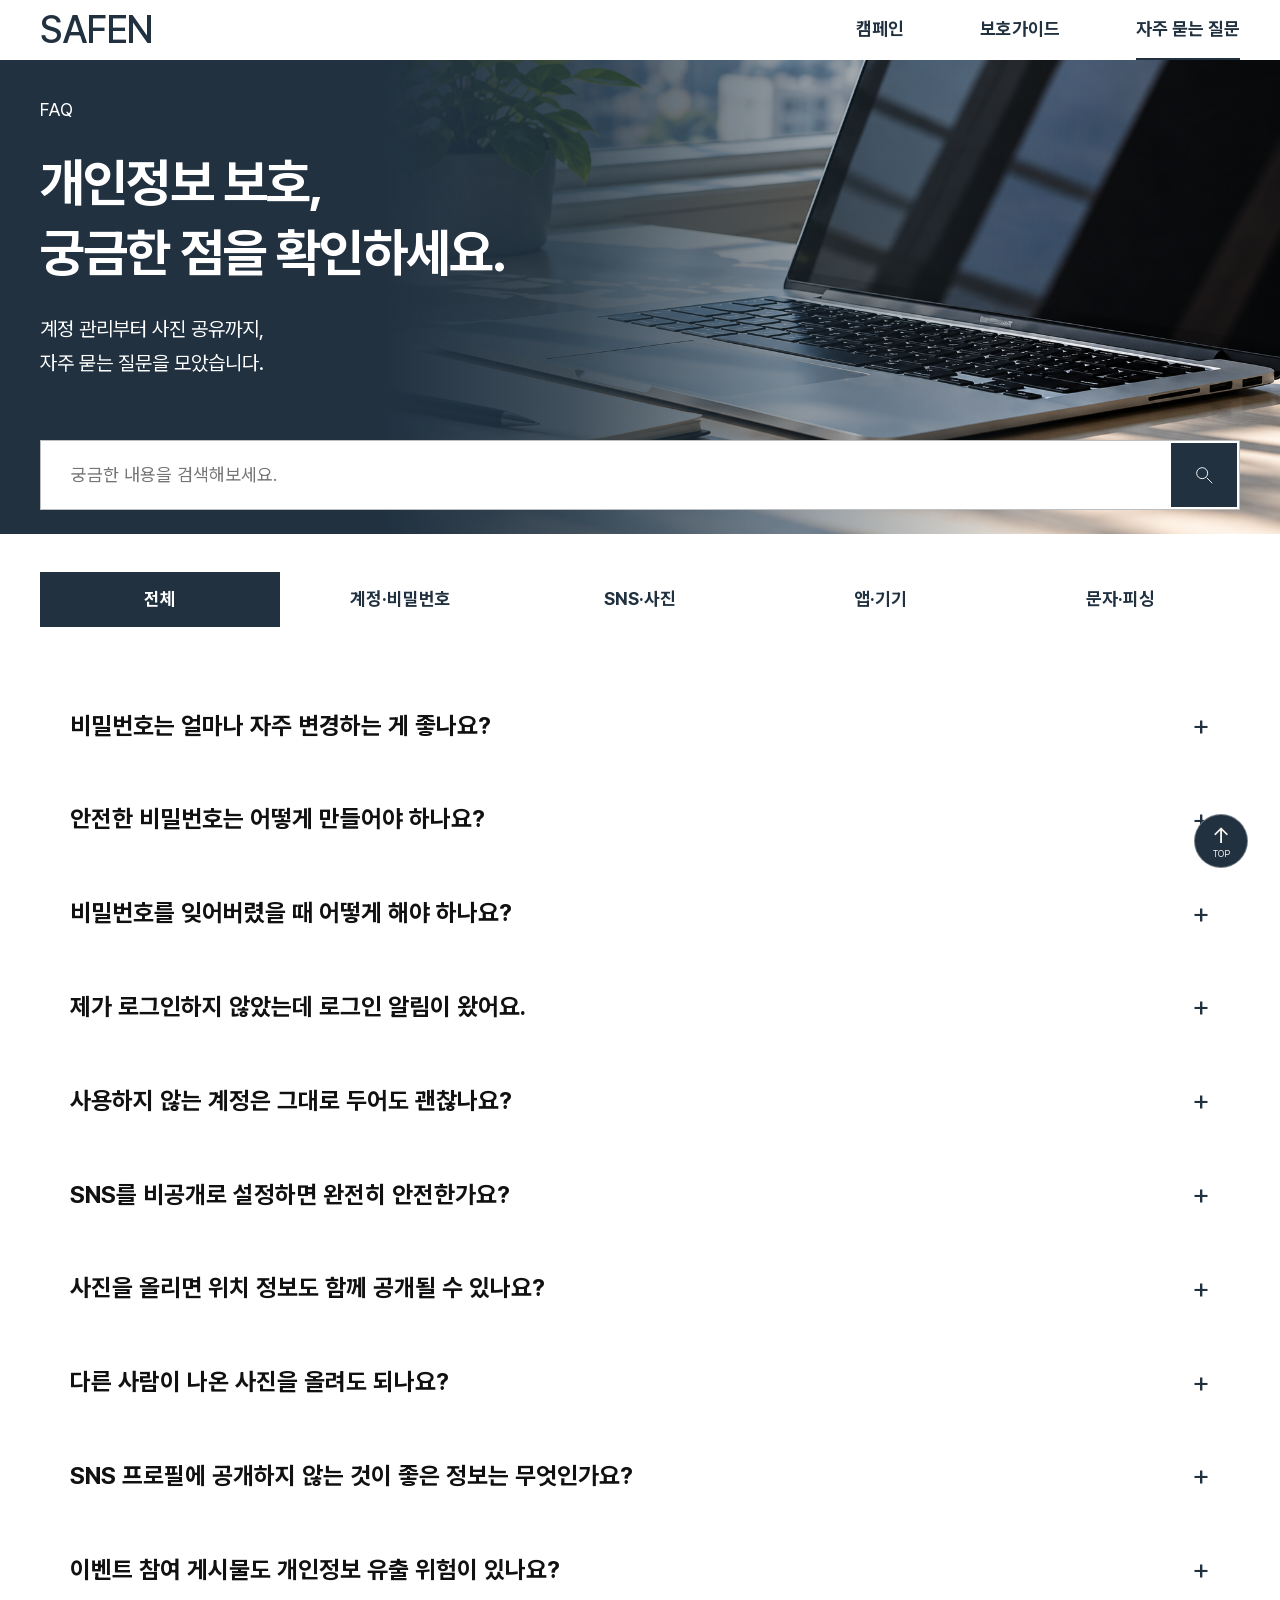
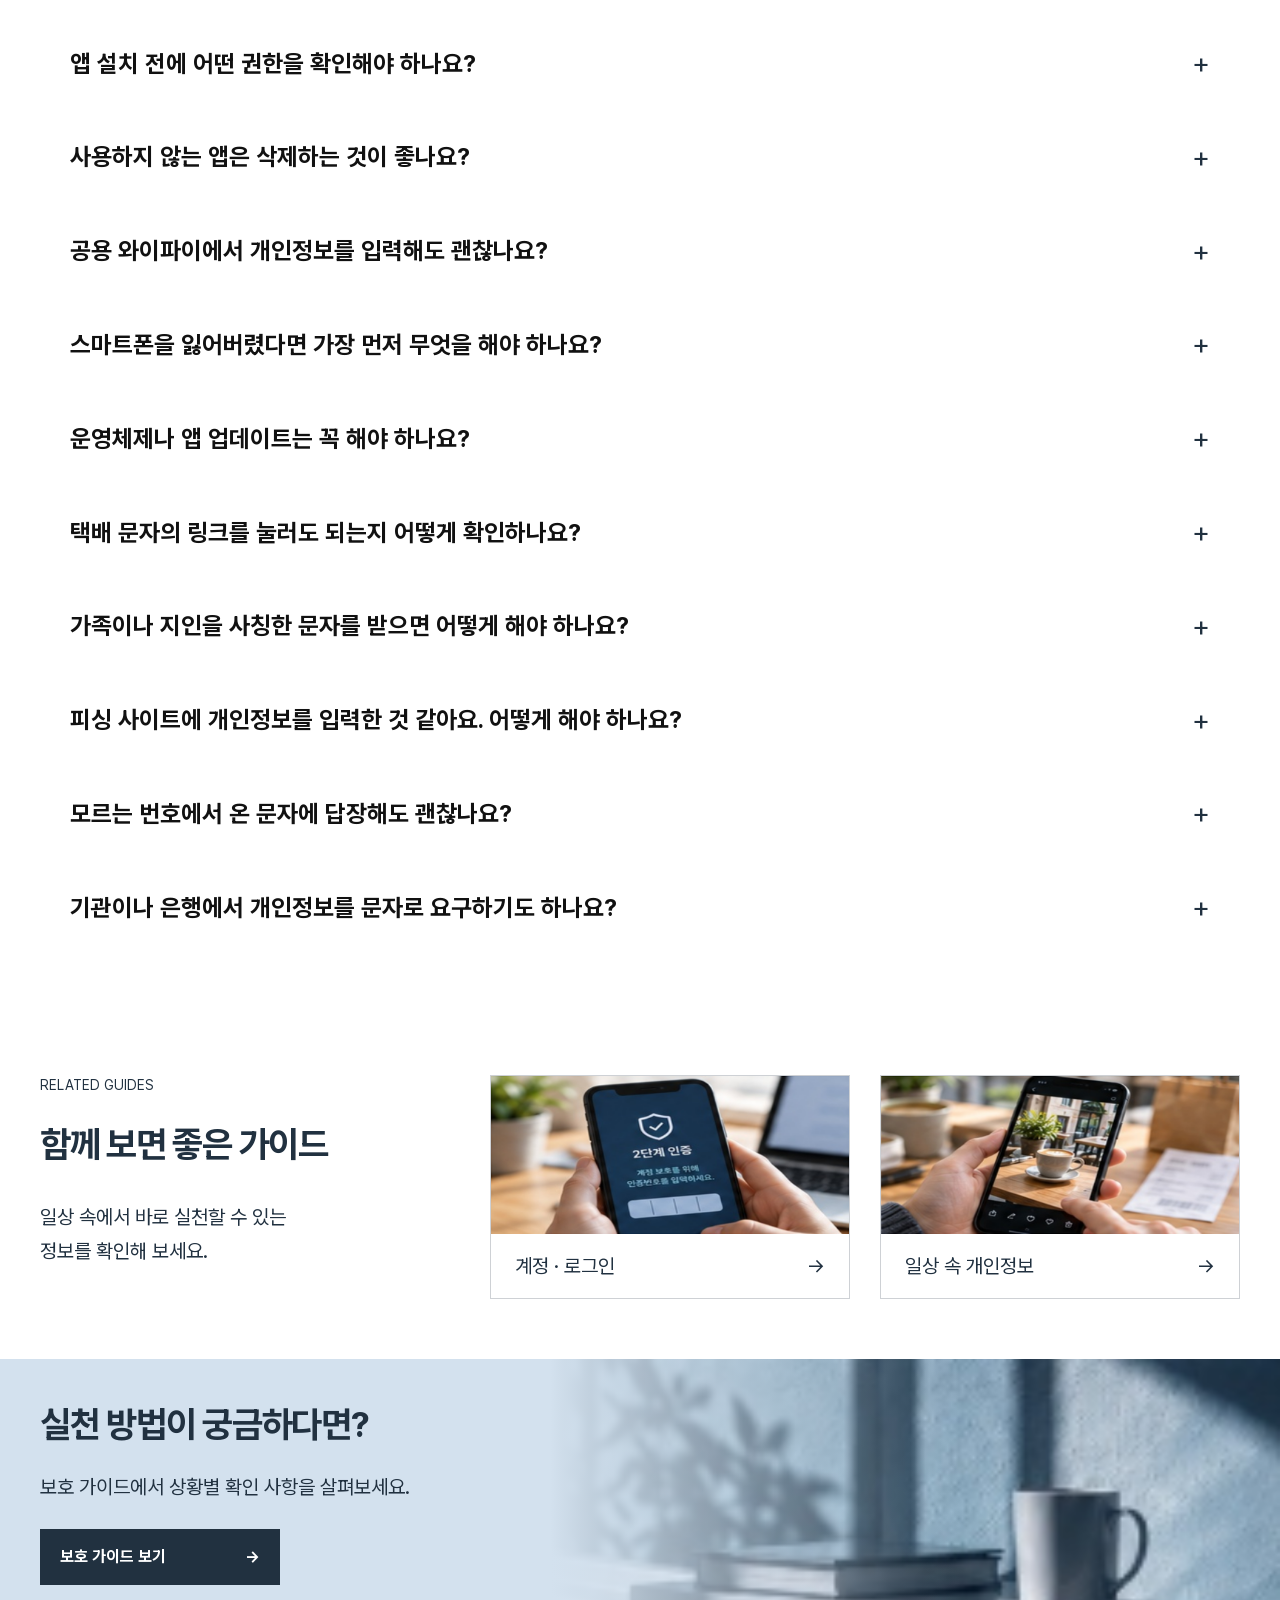
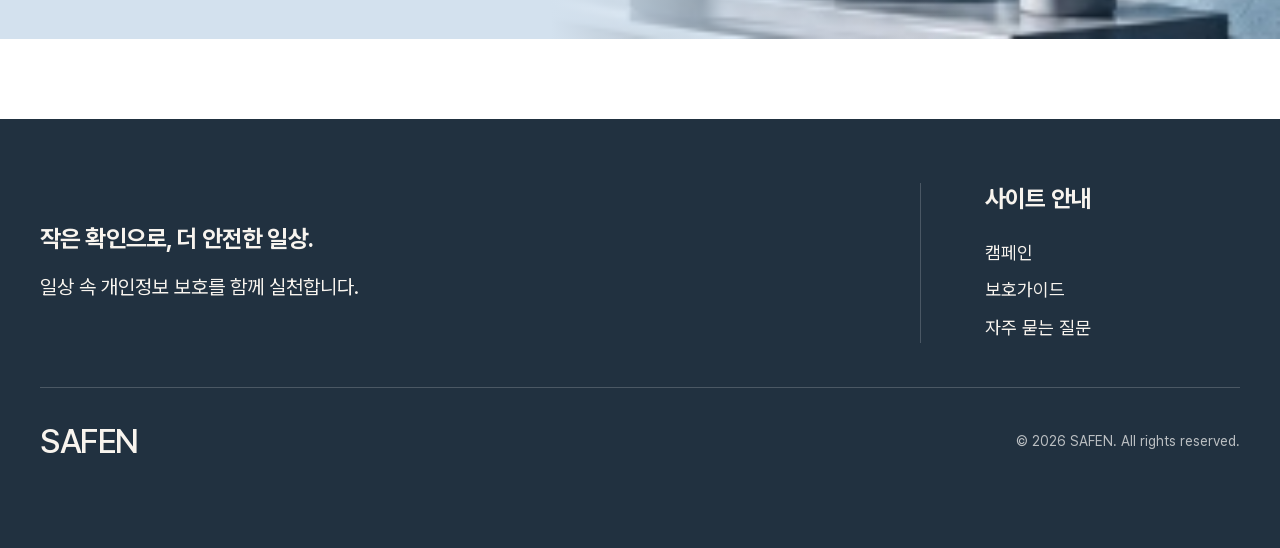
==== faq.html @ d2a3bb8a "SAFEN" ====
<!doctype html>
<html lang="ko">

<head>
  <meta charset="UTF-8" />
  <meta name="viewport" content="width=device-width, initial-scale=1.0" />
  <meta name="description" content="작은 확인으로, 더 안전한 일상. SAFEN 개인정보 보호 캠페인" />
  <title>SAFEN | 자주 묻는 질문</title>
  <link rel="stylesheet" href="css/reset.css" />
  <link rel="stylesheet" href="css/common.css" />
  <link rel="stylesheet" href="css/faq.css" />
  <script src="js/common.js" defer></script>
  <script src="js/faq.js" defer></script>
</head>

<body data-page="faq">
  <a class="skip-link" href="#content">본문 바로가기</a>
  <header class="site-header">
    <div class="header-inner">
      <a class="logo" href="index.html" aria-label="SAFEN 캠페인 홈">SAFEN</a><button class="menu-toggle" aria-label="메뉴 열기"
        aria-expanded="false" aria-controls="site-nav">
        <span></span><span></span>
      </button>
      <nav id="site-nav" aria-label="주 메뉴">
        <a href="index.html" data-page="main">캠페인</a><a href="guide.html" data-page="guide">보호가이드</a><a href="faq.html"
          data-page="faq">자주 묻는 질문</a>
      </nav>
    </div>
  </header>
  <main id="content">
    <div class="faq-banner-wrap">

      <section class="faq-hero">
        <div class="guide-inner">
          <p class="eyebrow">FAQ</p>
          <h1>개인정보 보호,<br />궁금한 점을 확인하세요.</h1>
          <p>계정 관리부터 사진 공유까지,<br />자주 묻는 질문을 모았습니다.</p>
        </div>
      </section>

      <div class="faq-search-band">
        <form class="faq-search" role="search">
          <label class="sr-only" for="faq-search">
            자주 묻는 질문 검색
          </label>

          <input id="faq-search" type="search" placeholder="궁금한 내용을 검색해보세요." autocomplete="off" />

          <button aria-label="검색" type="submit">
            <svg viewBox="0 0 24 24" width="22" height="22" aria-hidden="true">
              <circle cx="10" cy="10" r="6" fill="none" stroke="currentColor" />
              <path d="m15 15 6 6" stroke="currentColor" />
            </svg>
          </button>
        </form>
      </div>

    </div>
    <section class="faq-content guide-inner" aria-label="자주 묻는 질문 목록">
      <div class="faq-filters" role="group" aria-label="질문 카테고리">
        <button data-category="all" aria-pressed="true">전체</button><button data-category="account" aria-pressed="false">
          계정·비밀번호</button><button data-category="sns" aria-pressed="false">SNS·사진</button><button data-category="device"
          aria-pressed="false">앱·기기</button><button data-category="phishing" aria-pressed="false">
          문자·피싱
        </button>
      </div>
      <p id="faq-result-count" class="sr-only" aria-live="polite"></p>
      <div id="faq-list"></div>
      <p class="faq-empty" hidden>검색 결과가 없습니다.</p>
      <noscript>질문을 검색하고 확인하려면 JavaScript를 활성화해 주세요.</noscript>
    </section>
    <section class="faq-related guide-inner">
      <div>
        <p class="eyebrow">RELATED GUIDES</p>
        <h2>함께 보면 좋은 가이드</h2>
        <p>일상 속에서 바로 실천할 수 있는<br />정보를 확인해 보세요.</p>
      </div>
      <a href="guide.html#account"><img class="" src="img/account-guide.png" alt="계정 보안 확인" loading="lazy" /><span>계정 ·
          로그인<b aria-hidden="true">→</b></span></a><a href="guide.html#privacy"><img class=""
          src="img/privacy-guide.png" alt="사진과 송장의 개인정보 확인" loading="lazy" /><span>일상 속 개인정보<b
            aria-hidden="true">→</b></span></a>
    </section>
    <section class="faq-cta">
      <div class="guide-inner">
        <h2>실천 방법이 궁금하다면?</h2>
        <p>보호 가이드에서 상황별 확인 사항을 살펴보세요.</p>
        <a class="button" href="guide.html">보호 가이드 보기<span aria-hidden="true">→</span></a>
      </div>
    </section>
  </main>
  <footer class="site-footer">
    <div class="inner">
      <div class="footer-top">
        <div>
          <h2>작은 확인으로, 더 안전한 일상.</h2>
          <p>일상 속 개인정보 보호를 함께 실천합니다.</p>
        </div>
        <div class="footer-links">
          <h2>사이트 안내</h2>
          <a href="index.html" data-page="main">캠페인</a><a href="guide.html" data-page="guide">보호가이드</a><a
            href="faq.html" data-page="faq">자주 묻는 질문</a>
        </div>
      </div>
      <div class="footer-bottom">
        <a class="logo" href="index.html">SAFEN</a><small>© 2026 SAFEN. All rights reserved.</small>
      </div>
    </div>
  </footer>
  <button class="top-button" aria-label="페이지 맨 위로 이동">
    <span aria-hidden="true">↑</span>TOP
  </button>
</body>

</html>
---- css/common.css ----
/* SVG 원본: 각 페이지 1920px / 공통 콘텐츠 1440px, 가이드 1592px. */
@font-face {
  font-family: Pretendard;
  src: url("../fonts/PretendardVariable.woff2") format("woff2");
  font-weight: 45 920;
  font-style: normal;
  font-display: swap;
}
@font-face {
  font-family: HANAMDAUM;
  src: local("HANAMDAUM");
}
:root {
  --navy: #213140;
  --ivory: #f8f4ee;
  --sky: #d3e1ee;
  --gray: #bbbfc2;
  --ink: #111111;
  --line: rgba(33, 49, 64, 0.22);
}
html {
  scroll-behavior: smooth;
}
body {
  font-family: Pretendard, "Noto Sans KR", "Malgun Gothic", sans-serif;
  color: var(--navy);
  font-size: 20px;
  line-height: 1.7;
  word-break: keep-all;
  overflow-wrap: break-word;
}
h1,
h2,
h3 {
  line-height: 1.35;
  letter-spacing: -0.035em;
}
h1 {
  font-size: 52px;
}
h2 {
  font-size: 44px;
}
h3 {
  font-size: 28px;
}
button {
  border: 0;
  background: none;
}
a,
button,
input {
  touch-action: manipulation;
}
:focus-visible {
  outline: 3px solid #547d9f;
  outline-offset: 5px;
}
.inner {
  width: min(1440px, calc(100% - 80px));
  margin-inline: auto;
}
.guide-inner {
  width: min(1592px, calc(100% - 80px));
  margin-inline: auto;
}
.eyebrow {
  font-size: 14px;
  line-height: 1.5;
  margin-bottom: 25px;
}
.button {
  display: inline-flex;
  align-items: center;
  justify-content: space-between;
  gap: 35px;
  min-height: 56px;
  min-width: 240px;
  padding: 14px 20px;
  background: var(--navy);
  color: white;
  font-size: 16px;
  font-weight: 700;
  margin-top: 32px;
}
.button:hover {
  background: #344b60;
}
.site-header {
  height: 60px;
  background: rgba(255, 255, 255, 0.85);
  position: relative;
  z-index: 10;
}
.header-inner {
  max-width: 1610px;
  width: calc(100% - 80px);
  height: 100%;
  margin: auto;
  display: flex;
  align-items: center;
  justify-content: space-between;
}
.logo {
  font-family: HANAMDAUM, Pretendard, sans-serif;
  font-size: 38px;
  letter-spacing: -1.5px;
  line-height: 1;
  font-weight: 500;
}
.site-header nav {
  display: flex;
  align-items: center;
  gap: 76px;
  font-size: 18px;
  font-weight: 700;
  height: 100%;
}
.site-header nav a {
  display: flex;
  align-items: center;
  height: 100%;
  border-bottom: 2px solid transparent;
}
.site-header nav a[aria-current="page"] {
  border-color: var(--navy);
}
.menu-toggle {
  display: none;
}
.site-footer {
  background: var(--navy);
  color: var(--ivory);
  margin-top: 80px;
  padding: 64px 0 90px;
}
.footer-top {
  display: grid;
  grid-template-columns: 1fr 320px;
  gap: 70px;
  align-items: center;
  padding-bottom: 44px;
}
.footer-top h2 {
  font-size: 24px;
  margin-bottom: 15px;
}
.footer-top p {
  font-size: 20px;
}
.footer-links {
  border-left: 1px solid #ffffff30;
  padding-left: 64px;
  display: flex;
  flex-direction: column;
  font-size: 18px;
  gap: 7px;
}
.footer-bottom {
  border-top: 1px solid #ffffff30;
  padding-top: 36px;
  display: flex;
  justify-content: space-between;
  align-items: center;
  gap: 20px;
}
.footer-bottom .logo {
  font-size: 34px;
}
.footer-bottom small {
  font-size: 14px;
  color: var(--gray);
}
.top-button {
  position: fixed;
  bottom: 32px;
  right: 32px;
  z-index: 20;
  background: var(--navy);
  color: var(--ivory);
  border: 1px solid #ffffff60;
  border-radius: 50%;
  width: 54px;
  height: 54px;
  display: flex;
  align-items: center;
  justify-content: center;
  flex-direction: column;
  font-size: 9px;
  line-height: 1.2;
}
.top-button span {
  font-size: 22px;
}
.sr-only,
.skip-link:not(:focus) {
  position: absolute;
  width: 1px;
  height: 1px;
  overflow: hidden;
  clip-path: inset(50%);
  white-space: nowrap;
}
.skip-link:focus {
  position: fixed;
  z-index: 100;
  background: white;
  padding: 12px;
}
.video-status {
  font-size: 14px;
}
.video-status span {
  font-size: 55px;
}
@media (max-width: 1000px) {
  body {
    font-size: 18px;
  }
  h1 {
    font-size: 44px;
  }
  h2 {
    font-size: 34px;
  }
  h3 {
    font-size: 24px;
  }
  .site-header nav {
    gap: 35px;
  }
  .footer-top {
    grid-template-columns: 1fr 220px;
  }
  .footer-links {
    padding-left: 30px;
  }
}
@media (max-width: 700px) {
  body {
    font-size: 16px;
    line-height: 1.75;
  }
  .inner,
  .guide-inner {
    width: calc(100% - 40px);
  }
  h1 {
    font-size: 32px;
  }
  h2 {
    font-size: 28px;
  }
  h3 {
    font-size: 21px;
  }
  .eyebrow {
    font-size: 11px;
    margin-bottom: 18px;
  }
  .site-header {
    height: 64px;
  }
  .header-inner {
    width: calc(100% - 40px);
  }
  .logo {
    font-size: 29px;
  }
  .menu-toggle {
    display: flex;
    width: 44px;
    height: 44px;
    flex-direction: column;
    justify-content: center;
    gap: 7px;
    padding: 10px;
  }
  .menu-toggle span {
    height: 2px;
    width: 24px;
    background: var(--navy);
  }
  .site-header nav {
    display: none;
    position: absolute;
    top: 64px;
    left: 0;
    width: 100%;
    height: auto;
    background: var(--ivory);
    padding: 18px 20px;
    box-shadow: 0 15px 20px #0001;
    flex-direction: column;
    align-items: stretch;
    gap: 0;
  }
  .site-header nav.is-open {
    display: flex;
  }
  .site-header nav a {
    padding: 12px 0;
  }
  .button {
    min-width: 210px;
    min-height: 48px;
    font-size: 14px;
    padding: 12px 16px;
    margin-top: 24px;
  }
  .site-footer {
    margin-top: 48px;
    padding: 40px 0 34px;
  }
  .footer-top {
    grid-template-columns: 1fr;
    gap: 30px;
    padding-bottom: 30px;
  }
  .footer-top h2 {
    font-size: 20px;
  }
  .footer-top p {
    font-size: 14px;
  }
  .footer-links {
    border: 0;
    padding: 0;
    font-size: 15px;
    gap: 5px;
  }
  .footer-links h2 {
    font-size: 16px;
  }
  .footer-bottom {
    align-items: flex-start;
    flex-direction: column;
    padding-top: 25px;
  }
  .footer-bottom .logo {
    font-size: 28px;
  }
  .footer-bottom small {
    font-size: 11px;
  }
  .top-button {
    right: 16px;
    bottom: 18px;
    width: 44px;
    height: 44px;
  }
}
@media (prefers-reduced-motion: reduce) {
  html {
    scroll-behavior: auto;
  }
}
---- css/faq.css ----
/* 배너와 검색창 전체에 배경 적용 */
.faq-banner-wrap {
  width: 100%;
  background:
    linear-gradient(90deg,
      var(--navy) 30%,
      rgba(32, 50, 64, 0.85) 45%,
      transparent 85%),
    url("../img/faq-banner.png") right center / cover no-repeat,
    var(--navy);
}

/* 메인 배너 */
.faq-hero {
  background: transparent;
  color: white;
  min-height: 340px;
  padding: 36px 0;
}

.faq-hero .eyebrow {
  font-size: 18px;
  margin-bottom: 25px;
}

.faq-hero p:not(.eyebrow) {
  margin-top: 24px;
  line-height: 1.7;
}


.faq-search-band {
  background: transparent;
  padding: 24px 40px;
}


.faq-search {
  display: flex;
  background: white;
  border: 1px solid var(--gray);
  max-width: 1360px;
  margin: auto;
  height: 70px;
}

.faq-search input {
  border: 0;
  padding: 0 30px;
  min-width: 0;
  flex: 1;
  font-size: 18px;
  color: var(--navy);
}

.faq-search button {
  width: 70px;
  background: var(--navy);
  color: white;
  border: 2px solid white;
  display: grid;
  place-items: center;
}

.faq-content {
  padding-top: 38px;
}

.faq-filters {
  display: flex;
  max-width: 1430px;
  margin: 0 auto 52px;
}

.faq-filters button {
  flex: 1;
  padding: 12px;
  font-size: 18px;
  font-weight: bold;
  min-height: 54px;
}

.faq-filters button[aria-pressed="true"] {
  background: var(--navy);
  color: white;
}

.faq-item .faq-answer {
  display: grid;
  grid-template-rows: 0fr;
  opacity: 0;
  padding: 0;
  overflow: hidden;
  transition:
    grid-template-rows 0.5s ease,
    opacity 0.5s ease;
}

.faq-item .faq-answer.is-open {
  grid-template-rows: 1fr;
  opacity: 1;
}

/* 답변 내부 */
.faq-item .faq-answer-inner {
  min-height: 0;
  overflow: hidden;
}

.faq-item .faq-answer-inner p {
  margin: 0;
  padding: 20px 30px 28px;
  line-height: 1.7;
}

.faq-question {
  display: flex;
  align-items: center;
  text-align: left;
  gap: 24px;
  width: 100%;
  padding: 28px 30px;
  min-height: 93px;
  color: var(--ink);
  font-size: 24px;
  font-weight: 700;
}

.faq-question:after {
  content: "+";
  margin-left: auto;
  font-weight: 400;
  color: var(--navy);
  font-size: 28px;
}

.faq-question[aria-expanded="true"]:after {
  content: "−";
}

.faq-answer {
  padding: 5px 30px 28px;
  font-size: 18px;
  color: #536575;
}

.faq-empty {
  padding: 90px 20px;
  text-align: center;
}

.faq-related {
  display: grid;
  grid-template-columns: 564fr 484fr 484fr;
  gap: 30px;
  margin-top: 120px;
  margin-bottom: 60px;
  align-items: start;
}

.faq-related h2 {
  font-size: 36px;
}

.faq-related p:not(.eyebrow) {
  margin-top: 30px;
}

.faq-related>a {
  border: 1px solid var(--line);
}

.faq-related img {
  width: 100%;
  aspect-ratio: 484/214;
  object-fit: cover;
}

.faq-related a>span {
  display: flex;
  justify-content: space-between;
  padding: 15px 24px;
}

.faq-related b {
  font-weight: 400;
}

.faq-cta {
  min-height: 280px;
  padding: 42px 0;
  background:
    linear-gradient(90deg, var(--sky) 43%, #d3e1ee00 75%),
    url("../img/faq-cta.png") right center/auto 100% no-repeat,
    var(--sky);
}

.faq-cta h2 {
  font-size: 36px;
}

.faq-cta p {
  margin-top: 20px;
}

.faq-cta .button {
  margin-top: 25px;
}

@media (max-width: 1000px) {
  .faq-related {
    grid-template-columns: 1fr 1fr;
  }

  .faq-related>div {
    grid-column: 1/-1;
  }

  .faq-question {
    font-size: 20px;
  }

  .faq-cta {
    background-image:
      linear-gradient(90deg, var(--sky) 40%, #d3e1ee80),
      url("../img/faq-cta.png");
  }
}

@media (max-width: 700px) {

  .faq-banner-wrap {
    background:
      linear-gradient(90deg,
        var(--navy) 0%,
        rgba(32, 50, 64, 0.7) 100%),
      url("../img/faq-banner.png") center / cover no-repeat,
      var(--navy);
  }

  .faq-hero {
    min-height: 330px;
    padding: 38px 0;
  }


  .faq-hero .eyebrow {
    font-size: 12px;
    margin-bottom: 20px;
  }

  .faq-hero h1 {
    font-size: 30px;
  }

  .faq-hero p:not(.eyebrow) {
    font-size: 16px;
    margin-top: 20px;
  }

  .faq-search-band {
    padding: 18px 20px;
  }

  .faq-search {
    height: 52px;
  }

  .faq-search input {
    font-size: 14px;
    padding: 0 12px;
  }

  .faq-search button {
    width: 50px;
  }

  .faq-content {
    padding-top: 24px;
  }

  .faq-filters {
    flex-wrap: wrap;
    gap: 5px;
    margin-bottom: 25px;
  }

  .faq-filters button {
    flex: 1 1 28%;
    font-size: 12px;
    padding: 10px 5px;
    min-height: 44px;
    border: 1px solid var(--line);
  }

  .faq-question {
    font-size: 16px;
    padding: 22px 0;
    min-height: 80px;
    gap: 14px;
  }

  .faq-answer {
    padding: 0 0 24px;
    font-size: 14px;
  }

  .faq-related {
    grid-template-columns: 1fr;
    margin-top: 60px;
    margin-bottom: 40px;
    gap: 22px;
  }

  .faq-related>div {
    grid-column: auto;
  }

  .faq-related h2 {
    font-size: 28px;
  }

  .faq-related p:not(.eyebrow) {
    margin-top: 18px;
  }

  .faq-related a>span {
    font-size: 16px;
    padding: 14px 18px;
  }

  .faq-cta {
    padding: 35px 0;
    min-height: 285px;
    background-image:
      linear-gradient(90deg, var(--sky), #d3e1eeb8), url("../img/faq-cta.png");
  }

  .faq-cta h2 {
    font-size: 27px;
  }

  .faq-cta p {
    font-size: 16px;
  }
}
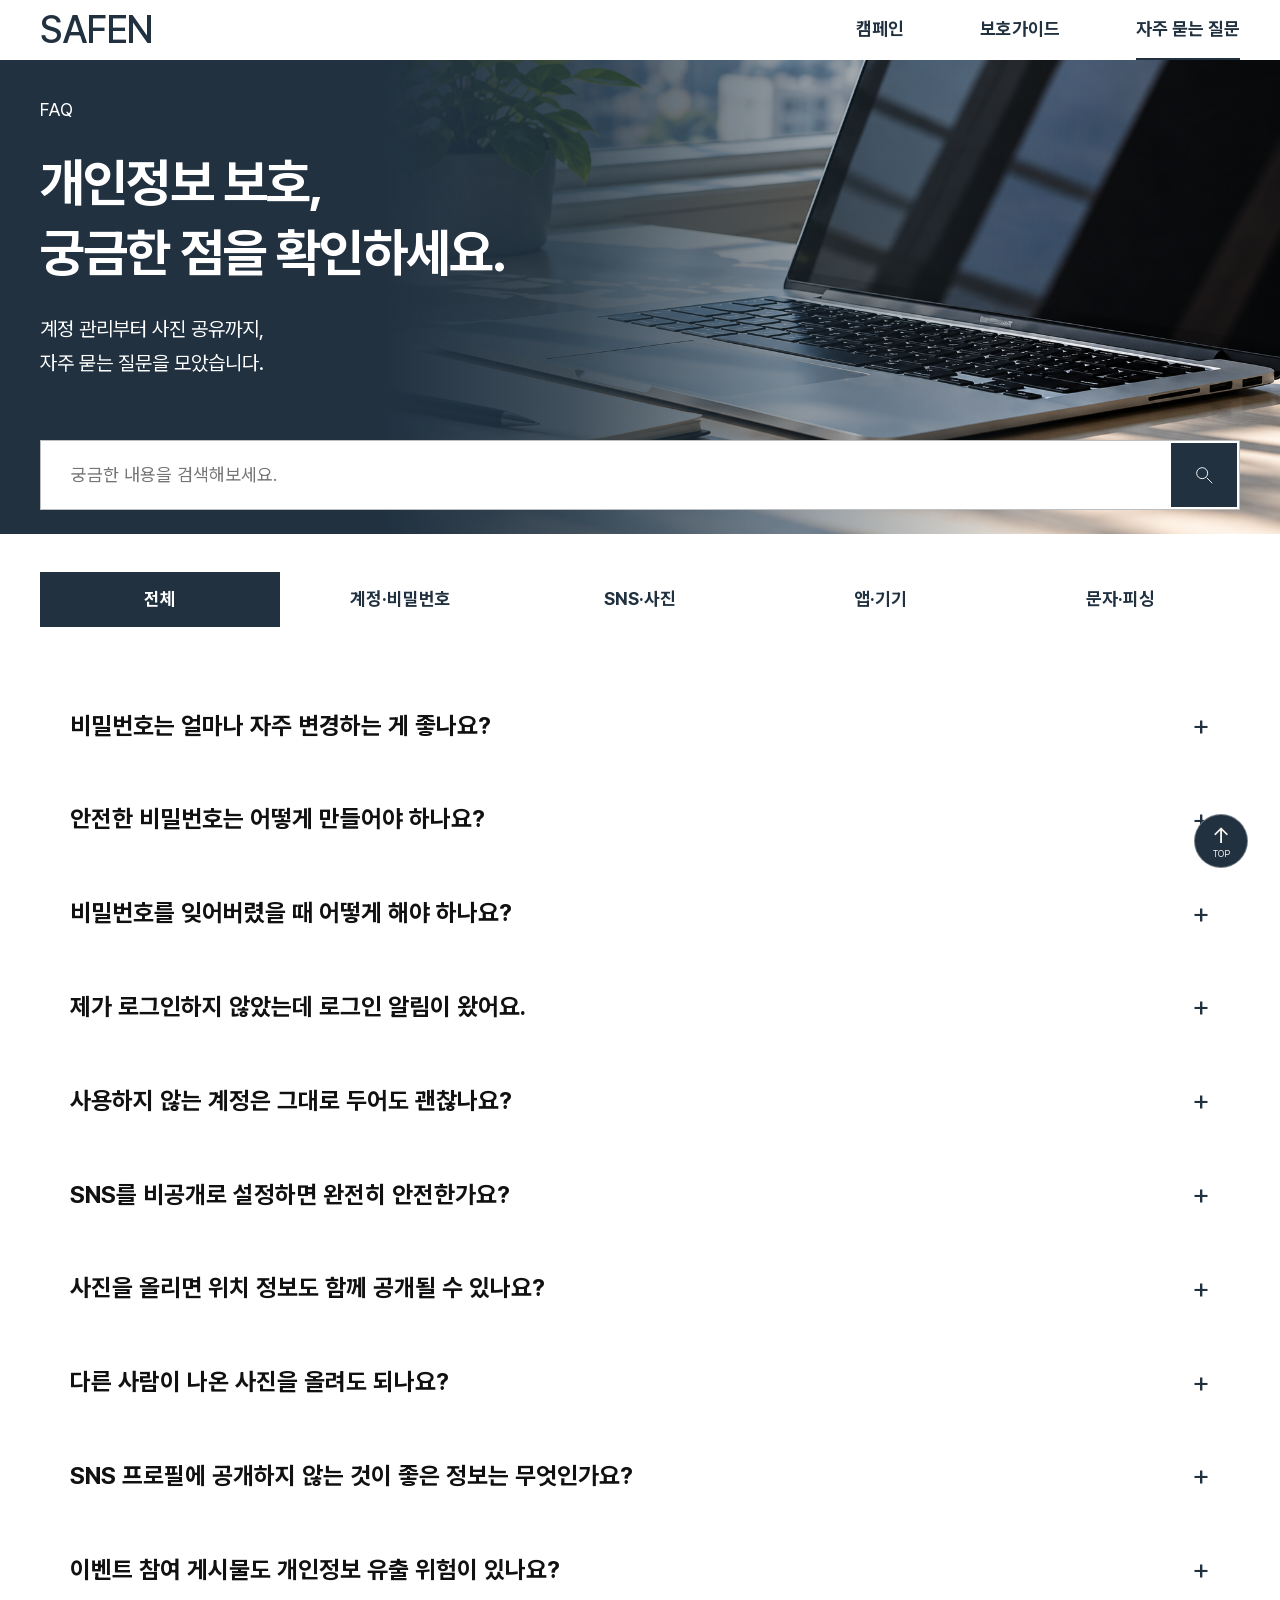
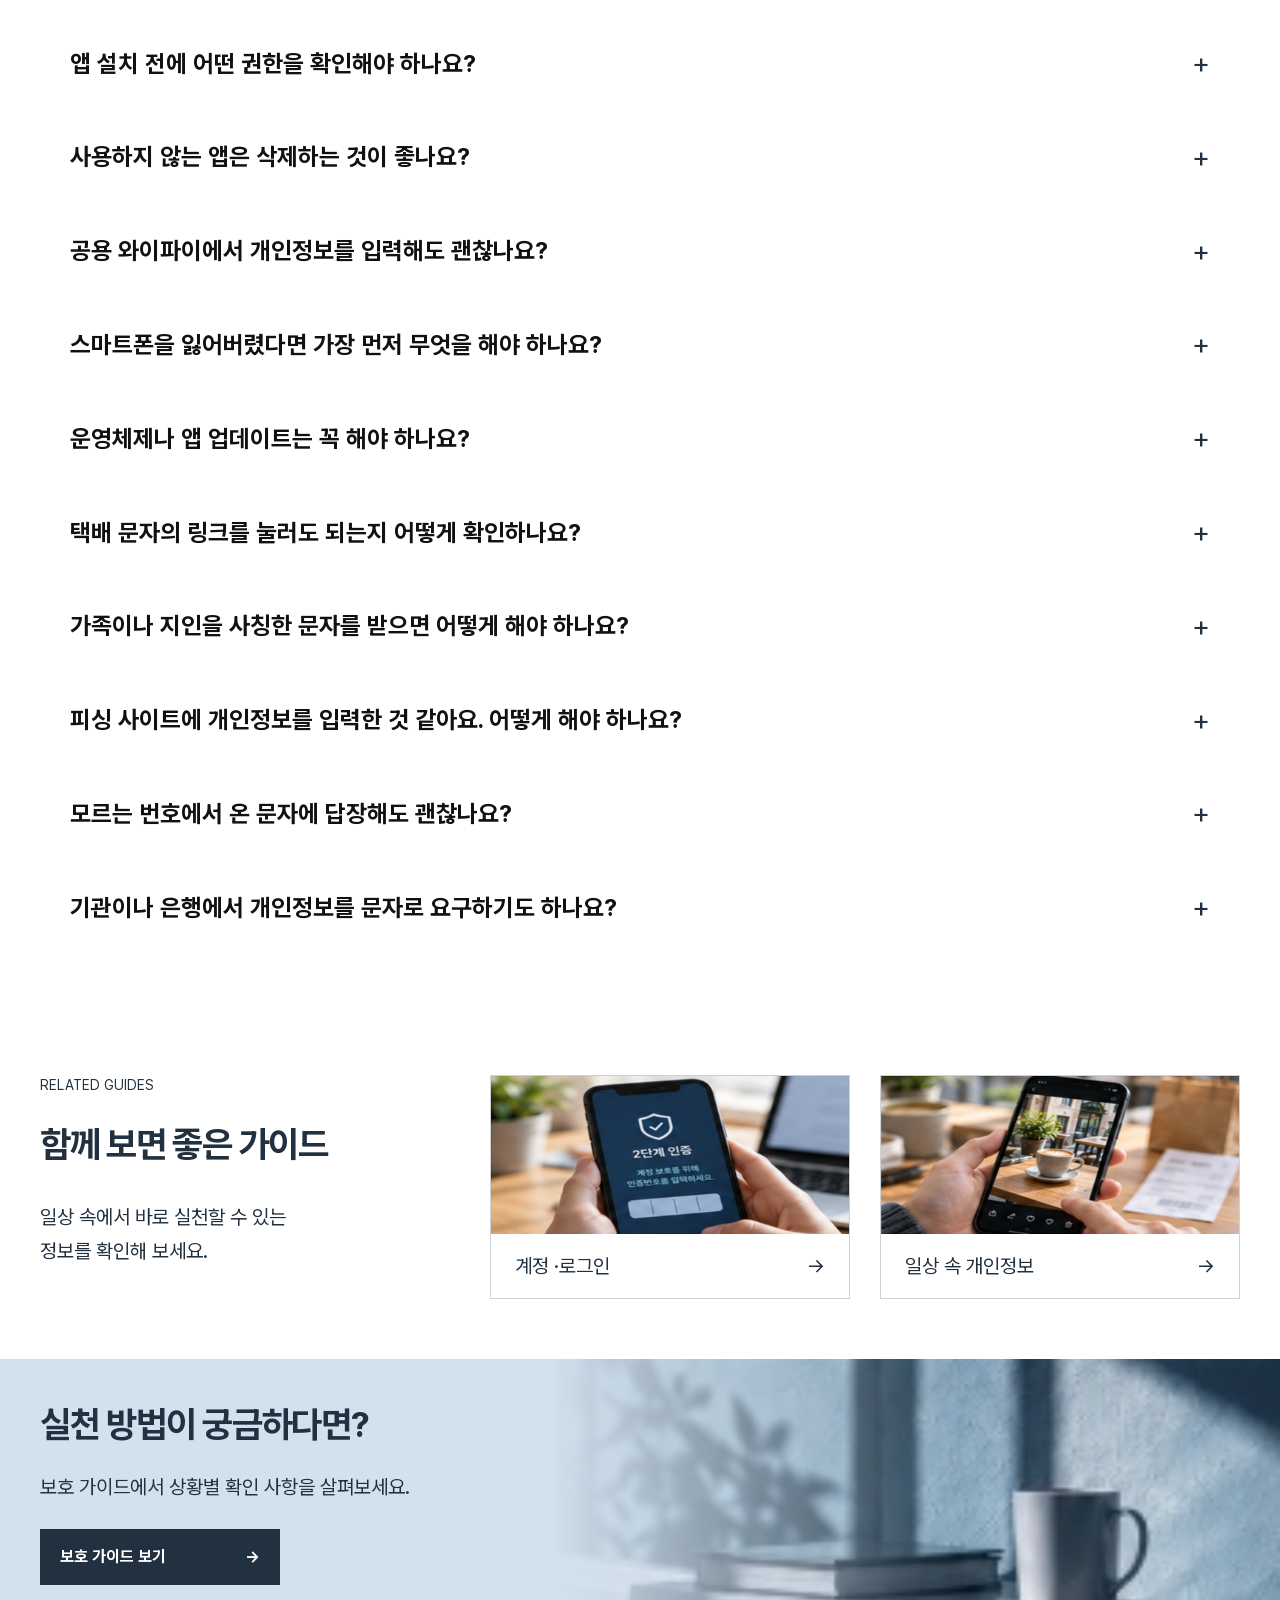
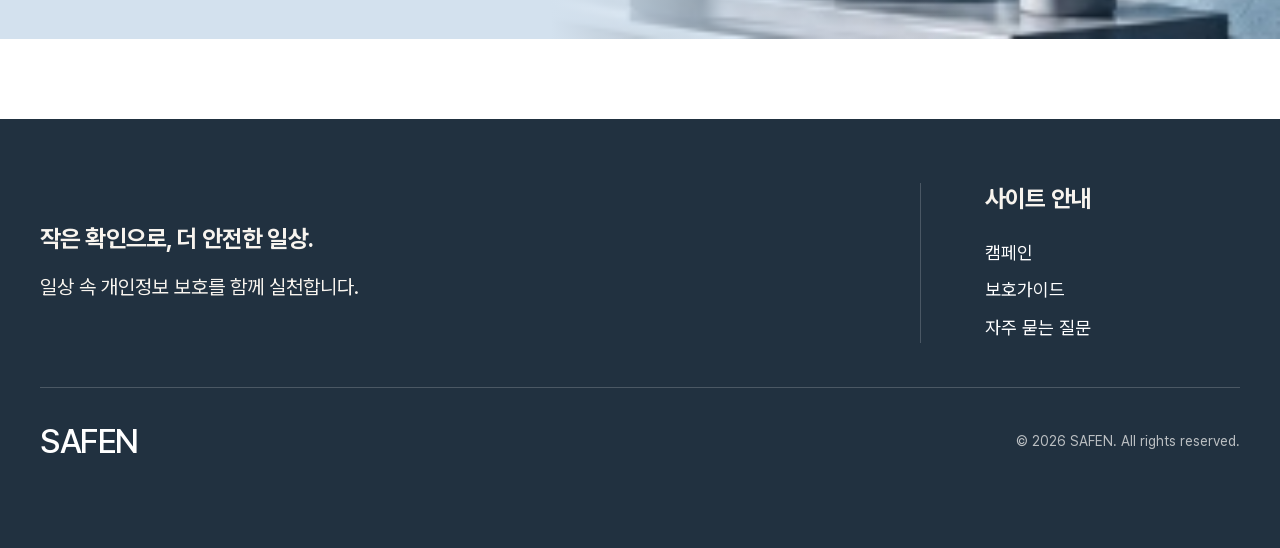
==== commit aa862c99: "전체수정" ====
--- a/faq.html
+++ b/faq.html
@@ -58,28 +58,34 @@
     </div>
     <section class="faq-content guide-inner" aria-label="자주 묻는 질문 목록">
       <div class="faq-filters" role="group" aria-label="질문 카테고리">
-        <button data-category="all" aria-pressed="true">전체</button><button data-category="account" aria-pressed="false">
-          계정·비밀번호</button><button data-category="sns" aria-pressed="false">SNS·사진</button><button data-category="device"
-          aria-pressed="false">앱·기기</button><button data-category="phishing" aria-pressed="false">
-          문자·피싱
-        </button>
+        <button data-category="all" aria-pressed="true">전체</button>
+        <button data-category="account" aria-pressed="false">계정·비밀번호</button>
+        <button data-category="sns" aria-pressed="false">SNS·사진</button>
+        <button data-category="device" aria-pressed="false">앱·기기</button>
+        <button data-category="phishing" aria-pressed="false">문자·피싱</button>
       </div>
+
       <p id="faq-result-count" class="sr-only" aria-live="polite"></p>
       <div id="faq-list"></div>
       <p class="faq-empty" hidden>검색 결과가 없습니다.</p>
       <noscript>질문을 검색하고 확인하려면 JavaScript를 활성화해 주세요.</noscript>
     </section>
+
     <section class="faq-related guide-inner">
       <div>
         <p class="eyebrow">RELATED GUIDES</p>
         <h2>함께 보면 좋은 가이드</h2>
         <p>일상 속에서 바로 실천할 수 있는<br />정보를 확인해 보세요.</p>
       </div>
-      <a href="guide.html#account"><img class="" src="img/account-guide.png" alt="계정 보안 확인" loading="lazy" /><span>계정 ·
-          로그인<b aria-hidden="true">→</b></span></a><a href="guide.html#privacy"><img class=""
-          src="img/privacy-guide.png" alt="사진과 송장의 개인정보 확인" loading="lazy" /><span>일상 속 개인정보<b
-            aria-hidden="true">→</b></span></a>
+      <a href="guide.html#account"><img class="" src="img/account-guide.png" alt="계정 보안 확인" loading="lazy">
+        <span>계정 ·로그인<b aria-hidden="true">→</b></span>
+      </a>
+      <a href="guide.html#privacy">
+        <img class="" src="img/privacy-guide.png" alt="사진과 송장의 개인정보 확인" loading="lazy" />
+        <span>일상 속 개인정보<b aria-hidden="true">→</b></span>
+      </a>
     </section>
+
     <section class="faq-cta">
       <div class="guide-inner">
         <h2>실천 방법이 궁금하다면?</h2>
@@ -88,6 +94,7 @@
       </div>
     </section>
   </main>
+
   <footer class="site-footer">
     <div class="inner">
       <div class="footer-top">
--- a/css/common.css
+++ b/css/common.css
@@ -1,3 +1,85 @@
+/* ==============================
+   SAFEN HEADER / FOOTER HOVER
+============================== */
+
+/* 1. 헤더 메뉴 */
+.site-header nav a {
+  text-decoration: underline;
+  text-decoration-color: transparent;
+  text-underline-offset: 5px;
+  text-decoration-thickness: 1px;
+
+  text-shadow: 0 4px 4px transparent;
+
+  transition:
+    color 0.5s ease,
+    text-decoration-color 0.5s ease,
+    text-shadow 0.5s ease,
+    border-color 0.5s ease;
+}
+
+/* 헤더 네비게이션 호버 */
+.site-header nav a {
+  text-decoration: none;
+  text-shadow: 0 4px 4px transparent;
+
+  transition:
+    color 0.5s ease,
+    text-shadow 0.5s ease;
+}
+
+.site-header nav a:hover,
+.site-header nav a:focus-visible {
+  color: #000000;
+  text-decoration: none;
+  text-shadow: 0 4px 4px rgba(0, 0, 0, 0.25);
+}
+
+/* 2. 푸터 메뉴 */
+.site-footer .footer-links a {
+  color: #ffffff;
+  text-shadow: 0 0 10px transparent;
+
+  transition:
+    color 0.6s ease,
+    text-shadow 0.6s ease;
+}
+
+.site-footer .footer-links a:hover,
+.site-footer .footer-links a:focus-visible {
+  color: #ffffff;
+  text-shadow:
+    0 0 5px rgba(211, 225, 238, 0.9),
+    0 0 10px rgba(211, 225, 238, 0.8);
+}
+
+/* 3. 푸터 SAFEN 로고 */
+.site-footer .logo {
+  color: #ffffff;
+  text-shadow: 0 0 10px transparent;
+
+  transition:
+    color 0.6s ease,
+    text-shadow 0.6s ease;
+}
+
+.site-footer .logo:hover,
+.site-footer .logo:focus-visible {
+  text-shadow:
+    0 0 5px rgba(211, 225, 238, 0.9),
+    0 0 10px rgba(211, 225, 238, 0.8);
+}
+
+/* 사용자의 애니메이션 감소 설정 존중 */
+@media (prefers-reduced-motion: reduce) {
+
+  .site-header nav a,
+  .site-footer .footer-links a,
+  .site-footer .logo {
+    transition: none;
+  }
+}
+
 /* SVG 원본: 각 페이지 1920px / 공통 콘텐츠 1440px, 가이드 1592px. */
 @font-face {
   font-family: Pretendard;
@@ -6,10 +88,12 @@
   font-style: normal;
   font-display: swap;
 }
+
 @font-face {
   font-family: HANAMDAUM;
   src: local("HANAMDAUM");
 }
+
 :root {
   --navy: #213140;
   --ivory: #f8f4ee;
@@ -18,9 +102,11 @@
   --ink: #111111;
   --line: rgba(33, 49, 64, 0.22);
 }
+
 html {
   scroll-behavior: smooth;
 }
+
 body {
   font-family: Pretendard, "Noto Sans KR", "Malgun Gothic", sans-serif;
   color: var(--navy);
@@ -29,47 +115,58 @@
   word-break: keep-all;
   overflow-wrap: break-word;
 }
+
 h1,
 h2,
 h3 {
   line-height: 1.35;
   letter-spacing: -0.035em;
 }
+
 h1 {
   font-size: 52px;
 }
+
 h2 {
   font-size: 44px;
 }
+
 h3 {
   font-size: 28px;
 }
+
 button {
   border: 0;
   background: none;
 }
+
 a,
 button,
 input {
   touch-action: manipulation;
 }
+
 :focus-visible {
   outline: 3px solid #547d9f;
   outline-offset: 5px;
 }
+
 .inner {
   width: min(1440px, calc(100% - 80px));
   margin-inline: auto;
 }
+
 .guide-inner {
   width: min(1592px, calc(100% - 80px));
   margin-inline: auto;
 }
+
 .eyebrow {
   font-size: 14px;
   line-height: 1.5;
   margin-bottom: 25px;
 }
+
 .button {
   display: inline-flex;
   align-items: center;
@@ -84,15 +181,14 @@
   font-weight: 700;
   margin-top: 32px;
 }
-.button:hover {
-  background: #344b60;
-}
+
 .site-header {
   height: 60px;
   background: rgba(255, 255, 255, 0.85);
   position: relative;
   z-index: 10;
 }
+
 .header-inner {
   max-width: 1610px;
   width: calc(100% - 80px);
@@ -102,6 +198,7 @@
   align-items: center;
   justify-content: space-between;
 }
+
 .logo {
   font-family: HANAMDAUM, Pretendard, sans-serif;
   font-size: 38px;
@@ -109,6 +206,7 @@
   line-height: 1;
   font-weight: 500;
 }
+
 .site-header nav {
   display: flex;
   align-items: center;
@@ -117,24 +215,29 @@
   font-weight: 700;
   height: 100%;
 }
+
 .site-header nav a {
   display: flex;
   align-items: center;
   height: 100%;
   border-bottom: 2px solid transparent;
 }
+
 .site-header nav a[aria-current="page"] {
   border-color: var(--navy);
 }
+
 .menu-toggle {
   display: none;
 }
+
 .site-footer {
   background: var(--navy);
   color: var(--ivory);
   margin-top: 80px;
   padding: 64px 0 90px;
 }
+
 .footer-top {
   display: grid;
   grid-template-columns: 1fr 320px;
@@ -142,13 +245,16 @@
   align-items: center;
   padding-bottom: 44px;
 }
+
 .footer-top h2 {
   font-size: 24px;
   margin-bottom: 15px;
 }
+
 .footer-top p {
   font-size: 20px;
 }
+
 .footer-links {
   border-left: 1px solid #ffffff30;
   padding-left: 64px;
@@ -157,6 +263,7 @@
   font-size: 18px;
   gap: 7px;
 }
+
 .footer-bottom {
   border-top: 1px solid #ffffff30;
   padding-top: 36px;
@@ -165,13 +272,16 @@
   align-items: center;
   gap: 20px;
 }
+
 .footer-bottom .logo {
   font-size: 34px;
 }
+
 .footer-bottom small {
   font-size: 14px;
   color: var(--gray);
 }
+
 .top-button {
   position: fixed;
   bottom: 32px;
@@ -190,9 +300,11 @@
   font-size: 9px;
   line-height: 1.2;
 }
+
 .top-button span {
   font-size: 22px;
 }
+
 .sr-only,
 .skip-link:not(:focus) {
   position: absolute;
@@ -202,72 +314,92 @@
   clip-path: inset(50%);
   white-space: nowrap;
 }
+
 .skip-link:focus {
   position: fixed;
   z-index: 100;
   background: white;
   padding: 12px;
 }
+
 .video-status {
   font-size: 14px;
 }
+
 .video-status span {
   font-size: 55px;
 }
+
 @media (max-width: 1000px) {
   body {
     font-size: 18px;
   }
+
   h1 {
     font-size: 44px;
   }
+
   h2 {
     font-size: 34px;
   }
+
   h3 {
     font-size: 24px;
   }
+
   .site-header nav {
     gap: 35px;
   }
+
   .footer-top {
     grid-template-columns: 1fr 220px;
   }
+
   .footer-links {
     padding-left: 30px;
   }
 }
+
 @media (max-width: 700px) {
   body {
     font-size: 16px;
     line-height: 1.75;
   }
+
   .inner,
   .guide-inner {
     width: calc(100% - 40px);
   }
+
   h1 {
     font-size: 32px;
   }
+
   h2 {
     font-size: 28px;
   }
+
   h3 {
     font-size: 21px;
   }
+
   .eyebrow {
     font-size: 11px;
     margin-bottom: 18px;
   }
+
   .site-header {
     height: 64px;
   }
+
   .header-inner {
     width: calc(100% - 40px);
   }
+
   .logo {
     font-size: 29px;
   }
+
   .menu-toggle {
     display: flex;
     width: 44px;
@@ -277,11 +409,13 @@
     gap: 7px;
     padding: 10px;
   }
+
   .menu-toggle span {
     height: 2px;
     width: 24px;
     background: var(--navy);
   }
+
   .site-header nav {
     display: none;
     position: absolute;
@@ -296,12 +430,15 @@
     align-items: stretch;
     gap: 0;
   }
+
   .site-header nav.is-open {
     display: flex;
   }
+
   .site-header nav a {
     padding: 12px 0;
   }
+
   .button {
     min-width: 210px;
     min-height: 48px;
@@ -309,41 +446,51 @@
     padding: 12px 16px;
     margin-top: 24px;
   }
+
   .site-footer {
     margin-top: 48px;
     padding: 40px 0 34px;
   }
+
   .footer-top {
     grid-template-columns: 1fr;
     gap: 30px;
     padding-bottom: 30px;
   }
+
   .footer-top h2 {
     font-size: 20px;
   }
+
   .footer-top p {
     font-size: 14px;
   }
+
   .footer-links {
     border: 0;
     padding: 0;
     font-size: 15px;
     gap: 5px;
   }
+
   .footer-links h2 {
     font-size: 16px;
   }
+
   .footer-bottom {
     align-items: flex-start;
     flex-direction: column;
     padding-top: 25px;
   }
+
   .footer-bottom .logo {
     font-size: 28px;
   }
+
   .footer-bottom small {
     font-size: 11px;
   }
+
   .top-button {
     right: 16px;
     bottom: 18px;
@@ -351,8 +498,9 @@
     height: 44px;
   }
 }
+
 @media (prefers-reduced-motion: reduce) {
   html {
     scroll-behavior: auto;
   }
-}
+}
--- a/css/faq.css
+++ b/css/faq.css
@@ -1,4 +1,3 @@
-/* 배너와 검색창 전체에 배경 적용 */
 .faq-banner-wrap {
   width: 100%;
   background:
@@ -33,7 +32,6 @@
   background: transparent;
   padding: 24px 40px;
 }
-
 
 .faq-search {
   display: flex;
@@ -343,4 +341,26 @@
   .faq-cta p {
     font-size: 16px;
   }
+}
+
+/* 기본 버튼 */
+.faq-filters button {
+  transition:
+    background-color 0.5s ease,
+    color 0.5s ease,
+    border-color 0.5s ease;
+}
+
+/* 선택되지 않은 버튼 호버 */
+.faq-filters button:not([aria-pressed="true"]):hover {
+  background-color: var(--navy);
+  color: #ffffff;
+  border-color: var(--navy);
+}
+
+/* 현재 선택된 버튼 */
+.faq-filters button[aria-pressed="true"] {
+  background-color: var(--navy);
+  color: #ffffff;
+  border-color: var(--navy);
 }
